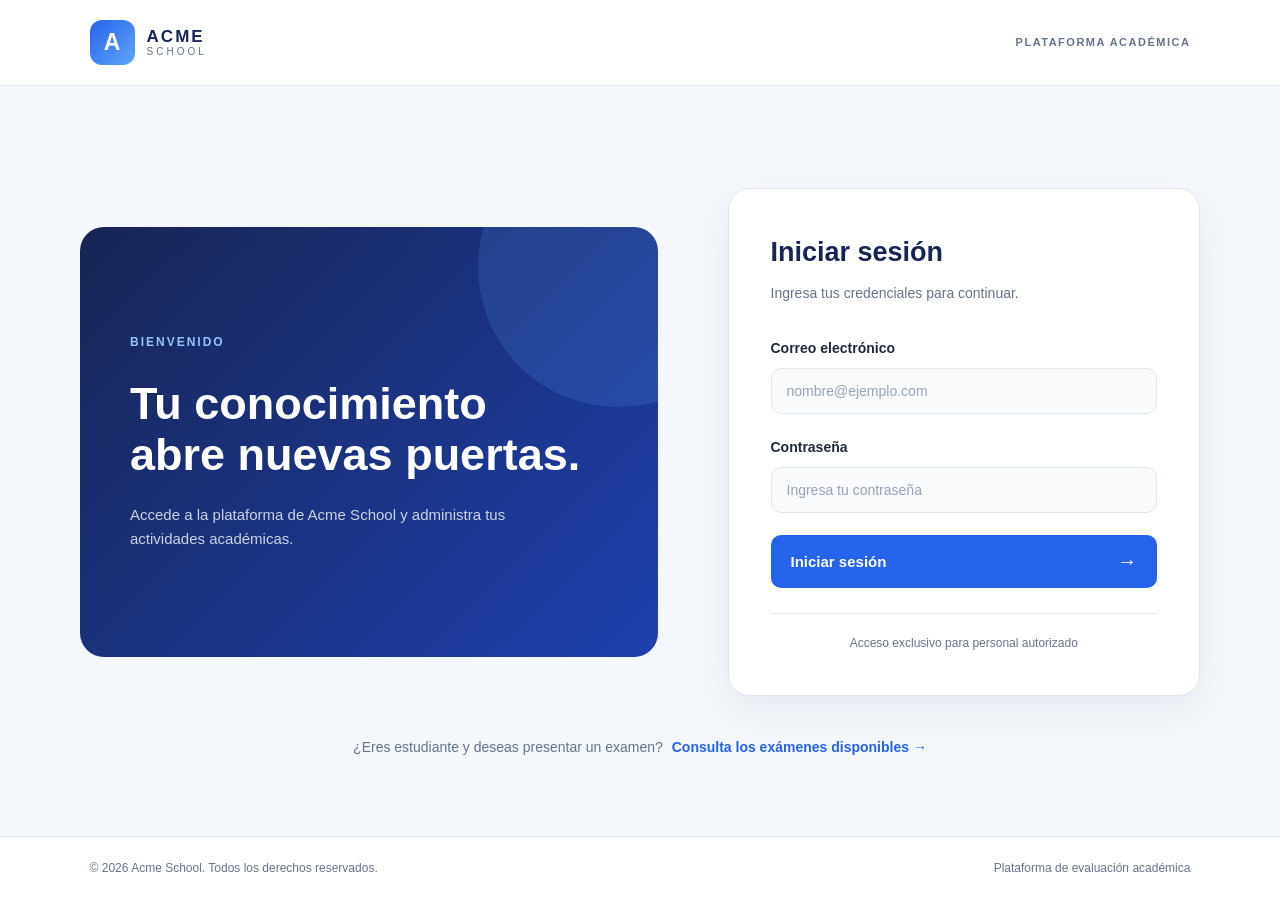
==== index.html @ b96acf35 "feat: crea interfaz inicial de Acme School" ====
<!DOCTYPE html>
<html lang="es">

<head>
    <meta charset="UTF-8">
    <meta name="viewport" content="width=device-width, initial-scale=1.0">

    <meta name="description" content="Acme School - Plataforma de gestión y realización de exámenes">

    <title>Iniciar sesión | Acme School</title>

    <!-- Estilos generales -->
    <link rel="stylesheet" href="css/styles.css">

    <!-- Estilos del login -->
    <link rel="stylesheet" href="css/login.css">
</head>

<body>

    <!-- Encabezado -->
    <header class="login-header">
        <a href="index.html" class="brand">
            <div class="brand-icon">A</div>

            <div class="brand-text">
                <span class="brand-name">ACME</span>
                <span class="brand-subtitle">SCHOOL</span>
            </div>
        </a>

        <span class="header-label">PLATAFORMA ACADÉMICA</span>
    </header>

    <!-- Contenido principal -->
    <main class="login-main">

        <section class="login-container">

            <!-- Presentación -->
            <div class="login-welcome">
                <span class="welcome-tag">BIENVENIDO</span>

                <h1>Tu conocimiento<br>abre nuevas puertas.</h1>

                <p>
                    Accede a la plataforma de Acme School
                    y administra tus actividades académicas.
                </p>
            </div>

            <!-- Formulario de acceso -->
            <div class="login-card">

                <div class="login-card-header">
                    <h2>Iniciar sesión</h2>

                    <p>
                        Ingresa tus credenciales para continuar.
                    </p>
                </div>

                <form id="login-form">

                    <!-- Correo electrónico -->
                    <div class="form-group">

                        <label for="email">Correo electrónico</label>

                        <input
                            type="email"
                            id="email"
                            name="email"
                            placeholder="nombre@ejemplo.com"
                            autocomplete="username"
                            required
                        >

                    </div>

                    <!-- Contraseña -->
                    <div class="form-group">

                        <label for="password">Contraseña</label>

                        <input
                            type="password"
                            id="password"
                            name="password"
                            placeholder="Ingresa tu contraseña"
                            autocomplete="current-password"
                            required
                        >

                    </div>

                    <!-- Mensajes de validación -->
                    <div
                        id="login-message"
                        class="login-message"
                        role="alert"
                        aria-live="polite"
                    ></div>

                    <!-- Botón de acceso -->
                    <button type="submit" class="login-button">
                        Iniciar sesión
                        <span aria-hidden="true">→</span>
                    </button>

                </form>

                <div class="login-card-footer">
                    <span>Acceso exclusivo para personal autorizado</span>
                </div>

            </div>

        </section>

        <!-- Acceso público a los exámenes -->
        <div class="public-access">
            ¿Eres estudiante y deseas presentar un examen?

            <a href="resolver.html">
                Consulta los exámenes disponibles →
            </a>
        </div>

    </main>

    <!-- Pie de página -->
    <footer class="login-footer">
        <p>© 2026 Acme School. Todos los derechos reservados.</p>
        <span>Plataforma de evaluación académica</span>
    </footer>

    <!-- JavaScript principal -->
    <script type="module" src="js/app.js"></script>

</body>

</html>
---- css/styles.css ----
/* =========================================
   ACME SCHOOL - ESTILOS GENERALES
========================================= */

/* Variables de colores */
:root {
    --primary-color: #2563EB;
    --primary-dark: #172554;
    --secondary-color: #60A5FA;

    --background-color: #F4F7FC;
    --white-color: #FFFFFF;

    --text-color: #1E293B;
    --text-secondary: #64748B;

    --border-color: #E2E8F0;
}

/* Configuración general */
* {
    margin: 0;
    padding: 0;
    box-sizing: border-box;
}

html {
    scroll-behavior: smooth;
}

body {
    font-family: Arial, Helvetica, sans-serif;
    background-color: var(--background-color);
    color: var(--text-color);
    line-height: 1.6;
    min-height: 100vh;

    display: flex;
    flex-direction: column;
}

/* Elementos generales */
button,
input {
    font-family: inherit;
}

a {
    text-decoration: none;
}

button {
    cursor: pointer;
}
---- css/login.css ----
/* =========================================
   ACME SCHOOL - LOGIN
========================================= */

/* ENCABEZADO */

.login-header {
    display: flex;
    justify-content: space-between;
    align-items: center;

    padding: 20px 7%;

    background-color: var(--white-color);
    border-bottom: 1px solid var(--border-color);
}

.brand {
    display: flex;
    align-items: center;
    gap: 12px;

    color: var(--primary-dark);
}

.brand-icon {
    width: 45px;
    height: 45px;

    display: grid;
    place-items: center;

    background: linear-gradient(135deg, #2563EB, #60A5FA);

    color: white;
    font-size: 23px;
    font-weight: bold;

    border-radius: 12px;
}

.brand-text {
    display: flex;
    flex-direction: column;
    line-height: 1.1;
}

.brand-name {
    font-size: 17px;
    font-weight: 800;
    letter-spacing: 2px;
}

.brand-subtitle {
    font-size: 10px;
    letter-spacing: 3px;
    color: var(--text-secondary);
}

.header-label {
    font-size: 11px;
    font-weight: bold;
    letter-spacing: 1.5px;
    color: var(--text-secondary);
}


/* CONTENIDO PRINCIPAL */

.login-main {
    width: min(1120px, calc(100% - 48px));

    margin: auto;
    flex: 1;

    display: flex;
    flex-direction: column;
    justify-content: center;
}


/* DISTRIBUCIÓN DEL LOGIN */

.login-container {
    display: grid;
    grid-template-columns: 1.1fr 0.9fr;

    align-items: center;
    gap: 70px;

    padding: 60px 0 40px;
}


/* PRESENTACIÓN */

.login-welcome {
    position: relative;
    overflow: hidden;

    background: linear-gradient(135deg, #172554, #1E40AF);

    padding: 65px 50px;

    border-radius: 24px;

    min-height: 430px;

    display: flex;
    flex-direction: column;
    justify-content: center;

    color: white;
}

.login-welcome::before {
    content: "";

    position: absolute;

    width: 280px;
    height: 280px;

    right: -100px;
    top: -100px;

    background: rgba(96, 165, 250, 0.15);

    border-radius: 50%;
}

.login-welcome > * {
    position: relative;
    z-index: 1;
}

.welcome-tag {
    display: inline-block;

    color: #93C5FD;

    font-size: 12px;
    font-weight: bold;
    letter-spacing: 2px;

    margin-bottom: 25px;
}

.login-welcome h1 {
    font-size: clamp(32px, 4vw, 45px);
    line-height: 1.15;

    margin-bottom: 22px;
}

.login-welcome p {
    max-width: 390px;

    font-size: 15px;
    color: #CBD5E1;
}


/* TARJETA DEL LOGIN */

.login-card {
    background-color: var(--white-color);

    padding: 42px;

    border: 1px solid var(--border-color);
    border-radius: 22px;

    box-shadow: 0 15px 40px rgba(15, 23, 42, 0.06);
}

.login-card-header {
    margin-bottom: 32px;
}

.login-card-header h2 {
    font-size: 27px;
    color: var(--primary-dark);

    margin-bottom: 8px;
}

.login-card-header p {
    color: var(--text-secondary);
    font-size: 14px;
}


/* FORMULARIO */

.form-group {
    margin-bottom: 22px;
}

.form-group label {
    display: block;

    font-size: 14px;
    font-weight: 600;

    margin-bottom: 9px;
}

.form-group input {
    width: 100%;

    padding: 14px 15px;

    border: 1px solid var(--border-color);
    border-radius: 10px;

    outline: none;

    background-color: #F8FAFC;

    font-size: 14px;

    transition: border-color 0.2s, box-shadow 0.2s;
}

.form-group input:focus {
    border-color: var(--primary-color);

    box-shadow: 0 0 0 3px rgba(37, 99, 235, 0.12);

    background-color: white;
}

.form-group input::placeholder {
    color: #94A3B8;
}


/* MENSAJES */

.login-message {
    color: #DC2626;
    font-size: 13px;
    margin-bottom: 12px;
}


/* BOTÓN */

.login-button {
    width: 100%;

    display: flex;
    justify-content: space-between;
    align-items: center;

    padding: 15px 20px;

    border: none;
    border-radius: 10px;

    background-color: var(--primary-color);
    color: white;

    font-size: 15px;
    font-weight: bold;

    transition: background-color 0.2s, transform 0.2s;
}

.login-button:hover {
    background-color: #1D4ED8;
    transform: translateY(-2px);
}

.login-button span {
    font-size: 20px;
}


/* PIE DE LA TARJETA */

.login-card-footer {
    margin-top: 25px;
    padding-top: 20px;

    border-top: 1px solid var(--border-color);

    text-align: center;

    font-size: 12px;
    color: var(--text-secondary);
}


/* ACCESO PÚBLICO */

.public-access {
    text-align: center;

    padding: 0 0 35px;

    font-size: 14px;
    color: var(--text-secondary);
}

.public-access a {
    color: var(--primary-color);
    font-weight: bold;

    margin-left: 5px;
}

.public-access a:hover {
    text-decoration: underline;
}


/* PIE DE PÁGINA */

.login-footer {
    display: flex;
    justify-content: space-between;
    align-items: center;

    padding: 22px 7%;

    background-color: var(--white-color);
    border-top: 1px solid var(--border-color);

    font-size: 12px;
    color: var(--text-secondary);
}


/* =========================================
   DISEÑO RESPONSIVE
========================================= */

@media (max-width: 850px) {

    .login-container {
        grid-template-columns: 1fr;
        gap: 30px;
    }

    .login-welcome {
        min-height: 300px;
        padding: 45px;
    }

    .login-welcome h1 {
        font-size: 35px;
    }

}

@media (max-width: 550px) {

    .login-header {
        padding: 18px 22px;
    }

    .header-label {
        display: none;
    }

    .login-main {
        width: calc(100% - 32px);
    }

    .login-container {
        padding-top: 30px;
    }

    .login-welcome {
        min-height: 250px;
        padding: 30px;
    }

    .login-welcome h1 {
        font-size: 30px;
    }

    .login-card {
        padding: 28px 22px;
    }

    .public-access {
        display: flex;
        flex-direction: column;
        gap: 5px;
    }

    .login-footer {
        flex-direction: column;
        gap: 5px;
        text-align: center;
    }

}
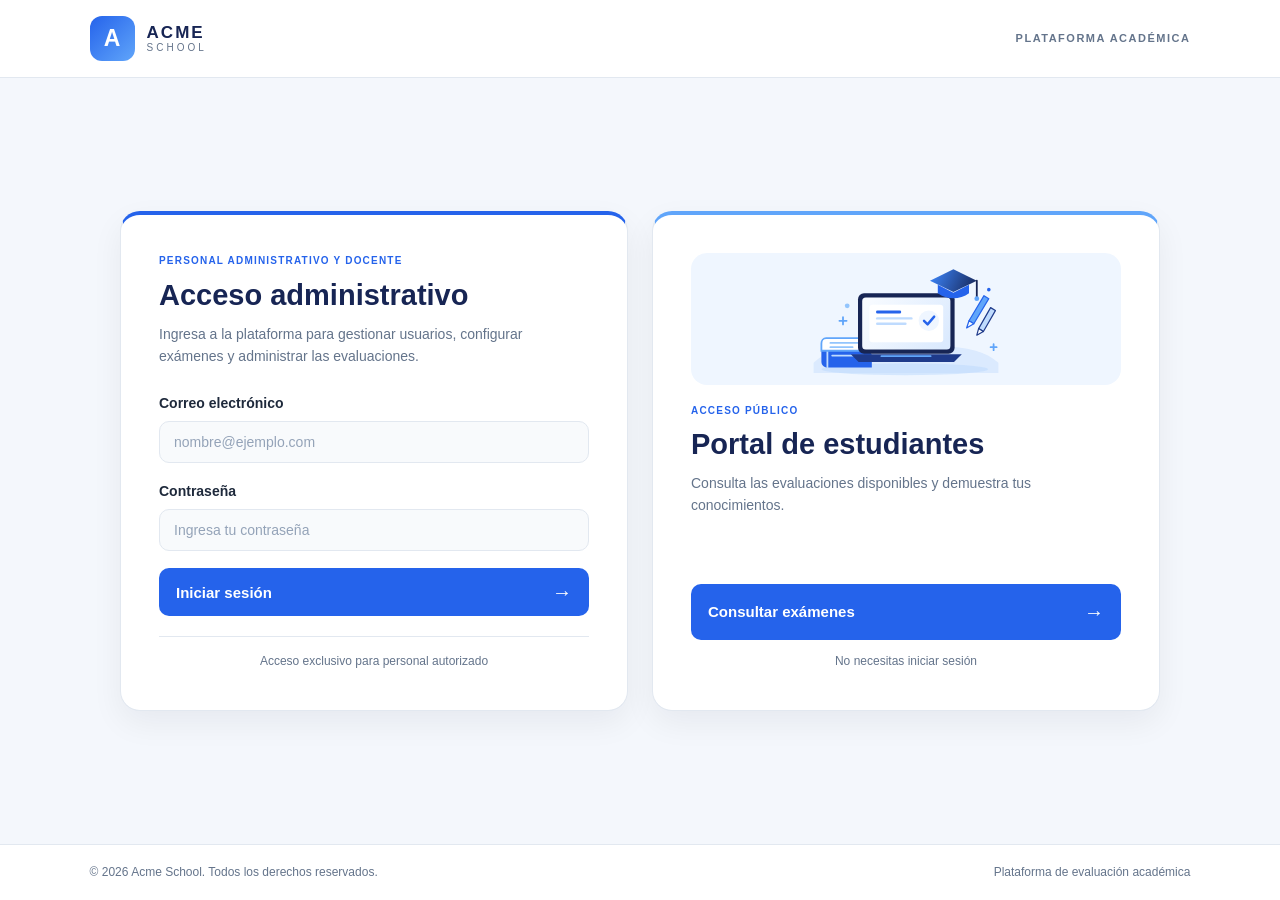
==== commit f555779c: "feat: finaliza plataforma Acme School y documenta el proyecto" ====
--- a/index.html
+++ b/index.html
@@ -35,98 +35,48 @@
     <!-- Contenido principal -->
     <main class="login-main">
 
-        <section class="login-container">
+        <section class="login-container" aria-label="Opciones de acceso">
 
-            <!-- Presentación -->
-            <div class="login-welcome">
-                <span class="welcome-tag">BIENVENIDO</span>
-
-                <h1>Tu conocimiento<br>abre nuevas puertas.</h1>
-
-                <p>
-                    Accede a la plataforma de Acme School
-                    y administra tus actividades académicas.
-                </p>
-            </div>
-
-            <!-- Formulario de acceso -->
-            <div class="login-card">
-
+            <article class="access-card staff-card">
                 <div class="login-card-header">
-                    <h2>Iniciar sesión</h2>
-
-                    <p>
-                        Ingresa tus credenciales para continuar.
-                    </p>
+                    <span class="card-eyebrow">PERSONAL ADMINISTRATIVO Y DOCENTE</span>
+                    <h1>Acceso administrativo</h1>
+                    <p>Ingresa a la plataforma para gestionar usuarios, configurar exámenes y administrar las evaluaciones.</p>
                 </div>
 
                 <form id="login-form">
-
-                    <!-- Correo electrónico -->
                     <div class="form-group">
-
                         <label for="email">Correo electrónico</label>
-
-                        <input
-                            type="email"
-                            id="email"
-                            name="email"
-                            placeholder="nombre@ejemplo.com"
-                            autocomplete="username"
-                            required
-                        >
-
+                        <input type="email" id="email" name="email" placeholder="nombre@ejemplo.com" autocomplete="username" required>
                     </div>
-
-                    <!-- Contraseña -->
                     <div class="form-group">
-
                         <label for="password">Contraseña</label>
-
-                        <input
-                            type="password"
-                            id="password"
-                            name="password"
-                            placeholder="Ingresa tu contraseña"
-                            autocomplete="current-password"
-                            required
-                        >
-
+                        <input type="password" id="password" name="password" placeholder="Ingresa tu contraseña" autocomplete="current-password" required>
                     </div>
-
-                    <!-- Mensajes de validación -->
-                    <div
-                        id="login-message"
-                        class="login-message"
-                        role="alert"
-                        aria-live="polite"
-                    ></div>
-
-                    <!-- Botón de acceso -->
-                    <button type="submit" class="login-button">
-                        Iniciar sesión
-                        <span aria-hidden="true">→</span>
-                    </button>
-
+                    <div id="login-message" class="login-message" role="alert" aria-live="polite"></div>
+                    <button type="submit" class="login-button">Iniciar sesión <span aria-hidden="true">→</span></button>
                 </form>
 
                 <div class="login-card-footer">
                     <span>Acceso exclusivo para personal autorizado</span>
                 </div>
+            </article>
 
-            </div>
+            <article class="access-card student-card">
+                <div class="student-icon">
+                    <img
+                        src="assets/images/student-portal.svg"
+                        alt="Estudiante preparándose para una evaluación con libros y una tableta"
+                    >
+                </div>
+                <span class="card-eyebrow">ACCESO PÚBLICO</span>
+                <h2>Portal de estudiantes</h2>
+                <p>Consulta las evaluaciones disponibles y demuestra tus conocimientos.</p>
+                <a class="student-button" href="resolver.html">Consultar exámenes <span aria-hidden="true">→</span></a>
+                <span class="student-note">No necesitas iniciar sesión</span>
+            </article>
 
         </section>
-
-        <!-- Acceso público a los exámenes -->
-        <div class="public-access">
-            ¿Eres estudiante y deseas presentar un examen?
-
-            <a href="resolver.html">
-                Consulta los exámenes disponibles →
-            </a>
-        </div>
-
     </main>
 
     <!-- Pie de página -->
@@ -140,4 +90,4 @@
 
 </body>
 
-</html>+</html>
--- a/css/styles.css
+++ b/css/styles.css
@@ -51,4 +51,36 @@
 
 button {
     cursor: pointer;
-}+}
+
+:where(a, button, input):focus-visible {
+    outline: 3px solid #60A5FA;
+    outline-offset: 3px;
+}
+
+@keyframes acme-fade-in {
+    from { opacity: 0; }
+    to { opacity: 1; }
+}
+
+@keyframes acme-rise-in {
+    from { opacity: 0; transform: translateY(12px); }
+    to { opacity: 1; transform: translateY(0); }
+}
+
+.login-main,
+.dashboard-content,
+.resolver-main {
+    animation: acme-fade-in 0.45s ease-out;
+}
+
+@media (prefers-reduced-motion: reduce) {
+    *,
+    *::before,
+    *::after {
+        scroll-behavior: auto !important;
+        animation-duration: 0.01ms !important;
+        animation-iteration-count: 1 !important;
+        transition-duration: 0.01ms !important;
+    }
+}
--- a/css/login.css
+++ b/css/login.css
@@ -1,401 +1,131 @@
-/* =========================================
-   ACME SCHOOL - LOGIN
-========================================= */
-
-/* ENCABEZADO */
-
+/* ACME SCHOOL - PORTAL DE ACCESO */
 .login-header {
     display: flex;
     justify-content: space-between;
     align-items: center;
-
-    padding: 20px 7%;
-
-    background-color: var(--white-color);
+    padding: 16px 7%;
+    background: var(--white-color);
     border-bottom: 1px solid var(--border-color);
 }
+.brand { display: flex; align-items: center; gap: 12px; color: var(--primary-dark); }
+.brand-icon {
+    width: 45px; height: 45px; display: grid; place-items: center;
+    background: linear-gradient(135deg, #2563EB, #60A5FA); color: white;
+    font-size: 23px; font-weight: bold; border-radius: 12px;
+}
+.brand-text { display: flex; flex-direction: column; line-height: 1.1; }
+.brand-name { font-size: 17px; font-weight: 800; letter-spacing: 2px; }
+.brand-subtitle { font-size: 10px; letter-spacing: 3px; color: var(--text-secondary); }
+.header-label { font-size: 11px; font-weight: bold; letter-spacing: 1.5px; color: var(--text-secondary); }
 
-.brand {
+.login-main {
+    width: min(1040px, calc(100% - 40px));
+    margin: auto;
+    padding: clamp(24px, 5vh, 52px) 0;
+    flex: 1;
     display: flex;
     align-items: center;
-    gap: 12px;
-
+}
+.login-container {
+    width: 100%;
+    display: grid;
+    grid-template-columns: repeat(2, minmax(0, 1fr));
+    align-items: stretch;
+    gap: 24px;
+}
+.access-card {
+    min-width: 0;
+    display: flex;
+    flex-direction: column;
+    background: var(--white-color);
+    padding: clamp(24px, 3vw, 38px);
+    border: 1px solid var(--border-color);
+    border-radius: 20px;
+    box-shadow: 0 12px 32px rgba(15, 23, 42, .06);
+    animation: acme-rise-in .5s ease-out backwards;
+    transition: transform .2s ease, box-shadow .2s ease;
+}
+.access-card:nth-child(2) { animation-delay: .12s; }
+.access-card:hover { transform: translateY(-3px); box-shadow: 0 17px 38px rgba(15, 23, 42, .1); }
+.staff-card { border-top: 4px solid var(--primary-color); }
+.student-card { border-top: 4px solid var(--secondary-color); }
+.login-card-header { margin-bottom: 24px; }
+.card-eyebrow {
+    display: block;
+    margin-bottom: 9px;
+    color: var(--primary-color);
+    font-size: 10px;
+    font-weight: 800;
+    letter-spacing: 1.2px;
+}
+.login-card-header h1, .student-card h2 {
     color: var(--primary-dark);
+    font-size: clamp(23px, 2.5vw, 29px);
+    line-height: 1.2;
+    margin-bottom: 10px;
+}
+.login-card-header p, .student-card > p { color: var(--text-secondary); font-size: 14px; }
+.form-group { margin-bottom: 17px; }
+.form-group label { display: block; font-size: 14px; font-weight: 600; margin-bottom: 7px; }
+.form-group input {
+    width: 100%; padding: 12px 14px; border: 1px solid var(--border-color);
+    border-radius: 10px; outline: none; background: #F8FAFC; font-size: 14px;
+    transition: border-color .2s, box-shadow .2s, background-color .2s;
+}
+.form-group input:focus { border-color: var(--primary-color); box-shadow: 0 0 0 3px rgba(37, 99, 235, .12); background: white; }
+.form-group input::placeholder { color: #94A3B8; }
+.login-message { color: #DC2626; font-size: 13px; margin-bottom: 12px; }
+.login-button, .student-button {
+    width: 100%; min-height: 48px; display: flex; justify-content: space-between;
+    align-items: center; padding: 12px 17px; border: 0; border-radius: 10px;
+    background: var(--primary-color); color: white; font-size: 15px; font-weight: bold;
+    transition: background-color .2s, transform .2s, box-shadow .2s;
+}
+.login-button:hover, .student-button:hover { background: #1D4ED8; transform: translateY(-2px); box-shadow: 0 7px 16px rgba(37, 99, 235, .2); }
+.login-button:focus-visible, .student-button:focus-visible { outline: 3px solid #93C5FD; outline-offset: 3px; }
+.login-button span, .student-button span { font-size: 20px; }
+.login-card-footer {
+    margin-top: 20px; padding-top: 15px; border-top: 1px solid var(--border-color);
+    text-align: center; font-size: 12px; color: var(--text-secondary);
+}
+.student-icon {
+    width: 100%;
+    height: 132px;
+    display: grid;
+    place-items: center;
+    margin-bottom: 18px;
+    flex: 0 0 132px;
+    overflow: hidden;
+    border-radius: 16px;
+    background: #EFF6FF;
+}
+.student-icon img {
+    display: block;
+    width: min(216px, 100%);
+    height: 100%;
+    max-height: 132px;
+    object-fit: contain;
+}
+.student-card .card-eyebrow { margin-bottom: 8px; }
+.student-card h2 { margin-bottom: 10px; }
+.student-card > p { max-width: 360px; margin-bottom: 25px; }
+.student-button { margin-top: auto; text-decoration: none; }
+.student-note { margin-top: 12px; text-align: center; font-size: 12px; color: var(--text-secondary); }
+.login-footer {
+    display: flex; justify-content: space-between; align-items: center;
+    padding: 18px 7%; background: var(--white-color); border-top: 1px solid var(--border-color);
+    font-size: 12px; color: var(--text-secondary);
 }
 
-.brand-icon {
-    width: 45px;
-    height: 45px;
-
-    display: grid;
-    place-items: center;
-
-    background: linear-gradient(135deg, #2563EB, #60A5FA);
-
-    color: white;
-    font-size: 23px;
-    font-weight: bold;
-
-    border-radius: 12px;
+@media (max-width: 700px) {
+    .login-main { width: min(520px, calc(100% - 32px)); padding: 24px 0; }
+    .login-container { grid-template-columns: 1fr; gap: 16px; }
+    .access-card { padding: 24px; }
+    .login-card-header { margin-bottom: 20px; }
+    .student-icon { margin-bottom: 14px; }
 }
-
-.brand-text {
-    display: flex;
-    flex-direction: column;
-    line-height: 1.1;
+@media (max-width: 480px) {
+    .login-header { padding: 14px 20px; }
+    .header-label { display: none; }
+    .login-footer { flex-direction: column; gap: 4px; text-align: center; padding: 16px; }
 }
-
-.brand-name {
-    font-size: 17px;
-    font-weight: 800;
-    letter-spacing: 2px;
-}
-
-.brand-subtitle {
-    font-size: 10px;
-    letter-spacing: 3px;
-    color: var(--text-secondary);
-}
-
-.header-label {
-    font-size: 11px;
-    font-weight: bold;
-    letter-spacing: 1.5px;
-    color: var(--text-secondary);
-}
-
-
-/* CONTENIDO PRINCIPAL */
-
-.login-main {
-    width: min(1120px, calc(100% - 48px));
-
-    margin: auto;
-    flex: 1;
-
-    display: flex;
-    flex-direction: column;
-    justify-content: center;
-}
-
-
-/* DISTRIBUCIÓN DEL LOGIN */
-
-.login-container {
-    display: grid;
-    grid-template-columns: 1.1fr 0.9fr;
-
-    align-items: center;
-    gap: 70px;
-
-    padding: 60px 0 40px;
-}
-
-
-/* PRESENTACIÓN */
-
-.login-welcome {
-    position: relative;
-    overflow: hidden;
-
-    background: linear-gradient(135deg, #172554, #1E40AF);
-
-    padding: 65px 50px;
-
-    border-radius: 24px;
-
-    min-height: 430px;
-
-    display: flex;
-    flex-direction: column;
-    justify-content: center;
-
-    color: white;
-}
-
-.login-welcome::before {
-    content: "";
-
-    position: absolute;
-
-    width: 280px;
-    height: 280px;
-
-    right: -100px;
-    top: -100px;
-
-    background: rgba(96, 165, 250, 0.15);
-
-    border-radius: 50%;
-}
-
-.login-welcome > * {
-    position: relative;
-    z-index: 1;
-}
-
-.welcome-tag {
-    display: inline-block;
-
-    color: #93C5FD;
-
-    font-size: 12px;
-    font-weight: bold;
-    letter-spacing: 2px;
-
-    margin-bottom: 25px;
-}
-
-.login-welcome h1 {
-    font-size: clamp(32px, 4vw, 45px);
-    line-height: 1.15;
-
-    margin-bottom: 22px;
-}
-
-.login-welcome p {
-    max-width: 390px;
-
-    font-size: 15px;
-    color: #CBD5E1;
-}
-
-
-/* TARJETA DEL LOGIN */
-
-.login-card {
-    background-color: var(--white-color);
-
-    padding: 42px;
-
-    border: 1px solid var(--border-color);
-    border-radius: 22px;
-
-    box-shadow: 0 15px 40px rgba(15, 23, 42, 0.06);
-}
-
-.login-card-header {
-    margin-bottom: 32px;
-}
-
-.login-card-header h2 {
-    font-size: 27px;
-    color: var(--primary-dark);
-
-    margin-bottom: 8px;
-}
-
-.login-card-header p {
-    color: var(--text-secondary);
-    font-size: 14px;
-}
-
-
-/* FORMULARIO */
-
-.form-group {
-    margin-bottom: 22px;
-}
-
-.form-group label {
-    display: block;
-
-    font-size: 14px;
-    font-weight: 600;
-
-    margin-bottom: 9px;
-}
-
-.form-group input {
-    width: 100%;
-
-    padding: 14px 15px;
-
-    border: 1px solid var(--border-color);
-    border-radius: 10px;
-
-    outline: none;
-
-    background-color: #F8FAFC;
-
-    font-size: 14px;
-
-    transition: border-color 0.2s, box-shadow 0.2s;
-}
-
-.form-group input:focus {
-    border-color: var(--primary-color);
-
-    box-shadow: 0 0 0 3px rgba(37, 99, 235, 0.12);
-
-    background-color: white;
-}
-
-.form-group input::placeholder {
-    color: #94A3B8;
-}
-
-
-/* MENSAJES */
-
-.login-message {
-    color: #DC2626;
-    font-size: 13px;
-    margin-bottom: 12px;
-}
-
-
-/* BOTÓN */
-
-.login-button {
-    width: 100%;
-
-    display: flex;
-    justify-content: space-between;
-    align-items: center;
-
-    padding: 15px 20px;
-
-    border: none;
-    border-radius: 10px;
-
-    background-color: var(--primary-color);
-    color: white;
-
-    font-size: 15px;
-    font-weight: bold;
-
-    transition: background-color 0.2s, transform 0.2s;
-}
-
-.login-button:hover {
-    background-color: #1D4ED8;
-    transform: translateY(-2px);
-}
-
-.login-button span {
-    font-size: 20px;
-}
-
-
-/* PIE DE LA TARJETA */
-
-.login-card-footer {
-    margin-top: 25px;
-    padding-top: 20px;
-
-    border-top: 1px solid var(--border-color);
-
-    text-align: center;
-
-    font-size: 12px;
-    color: var(--text-secondary);
-}
-
-
-/* ACCESO PÚBLICO */
-
-.public-access {
-    text-align: center;
-
-    padding: 0 0 35px;
-
-    font-size: 14px;
-    color: var(--text-secondary);
-}
-
-.public-access a {
-    color: var(--primary-color);
-    font-weight: bold;
-
-    margin-left: 5px;
-}
-
-.public-access a:hover {
-    text-decoration: underline;
-}
-
-
-/* PIE DE PÁGINA */
-
-.login-footer {
-    display: flex;
-    justify-content: space-between;
-    align-items: center;
-
-    padding: 22px 7%;
-
-    background-color: var(--white-color);
-    border-top: 1px solid var(--border-color);
-
-    font-size: 12px;
-    color: var(--text-secondary);
-}
-
-
-/* =========================================
-   DISEÑO RESPONSIVE
-========================================= */
-
-@media (max-width: 850px) {
-
-    .login-container {
-        grid-template-columns: 1fr;
-        gap: 30px;
-    }
-
-    .login-welcome {
-        min-height: 300px;
-        padding: 45px;
-    }
-
-    .login-welcome h1 {
-        font-size: 35px;
-    }
-
-}
-
-@media (max-width: 550px) {
-
-    .login-header {
-        padding: 18px 22px;
-    }
-
-    .header-label {
-        display: none;
-    }
-
-    .login-main {
-        width: calc(100% - 32px);
-    }
-
-    .login-container {
-        padding-top: 30px;
-    }
-
-    .login-welcome {
-        min-height: 250px;
-        padding: 30px;
-    }
-
-    .login-welcome h1 {
-        font-size: 30px;
-    }
-
-    .login-card {
-        padding: 28px 22px;
-    }
-
-    .public-access {
-        display: flex;
-        flex-direction: column;
-        gap: 5px;
-    }
-
-    .login-footer {
-        flex-direction: column;
-        gap: 5px;
-        text-align: center;
-    }
-
-}
